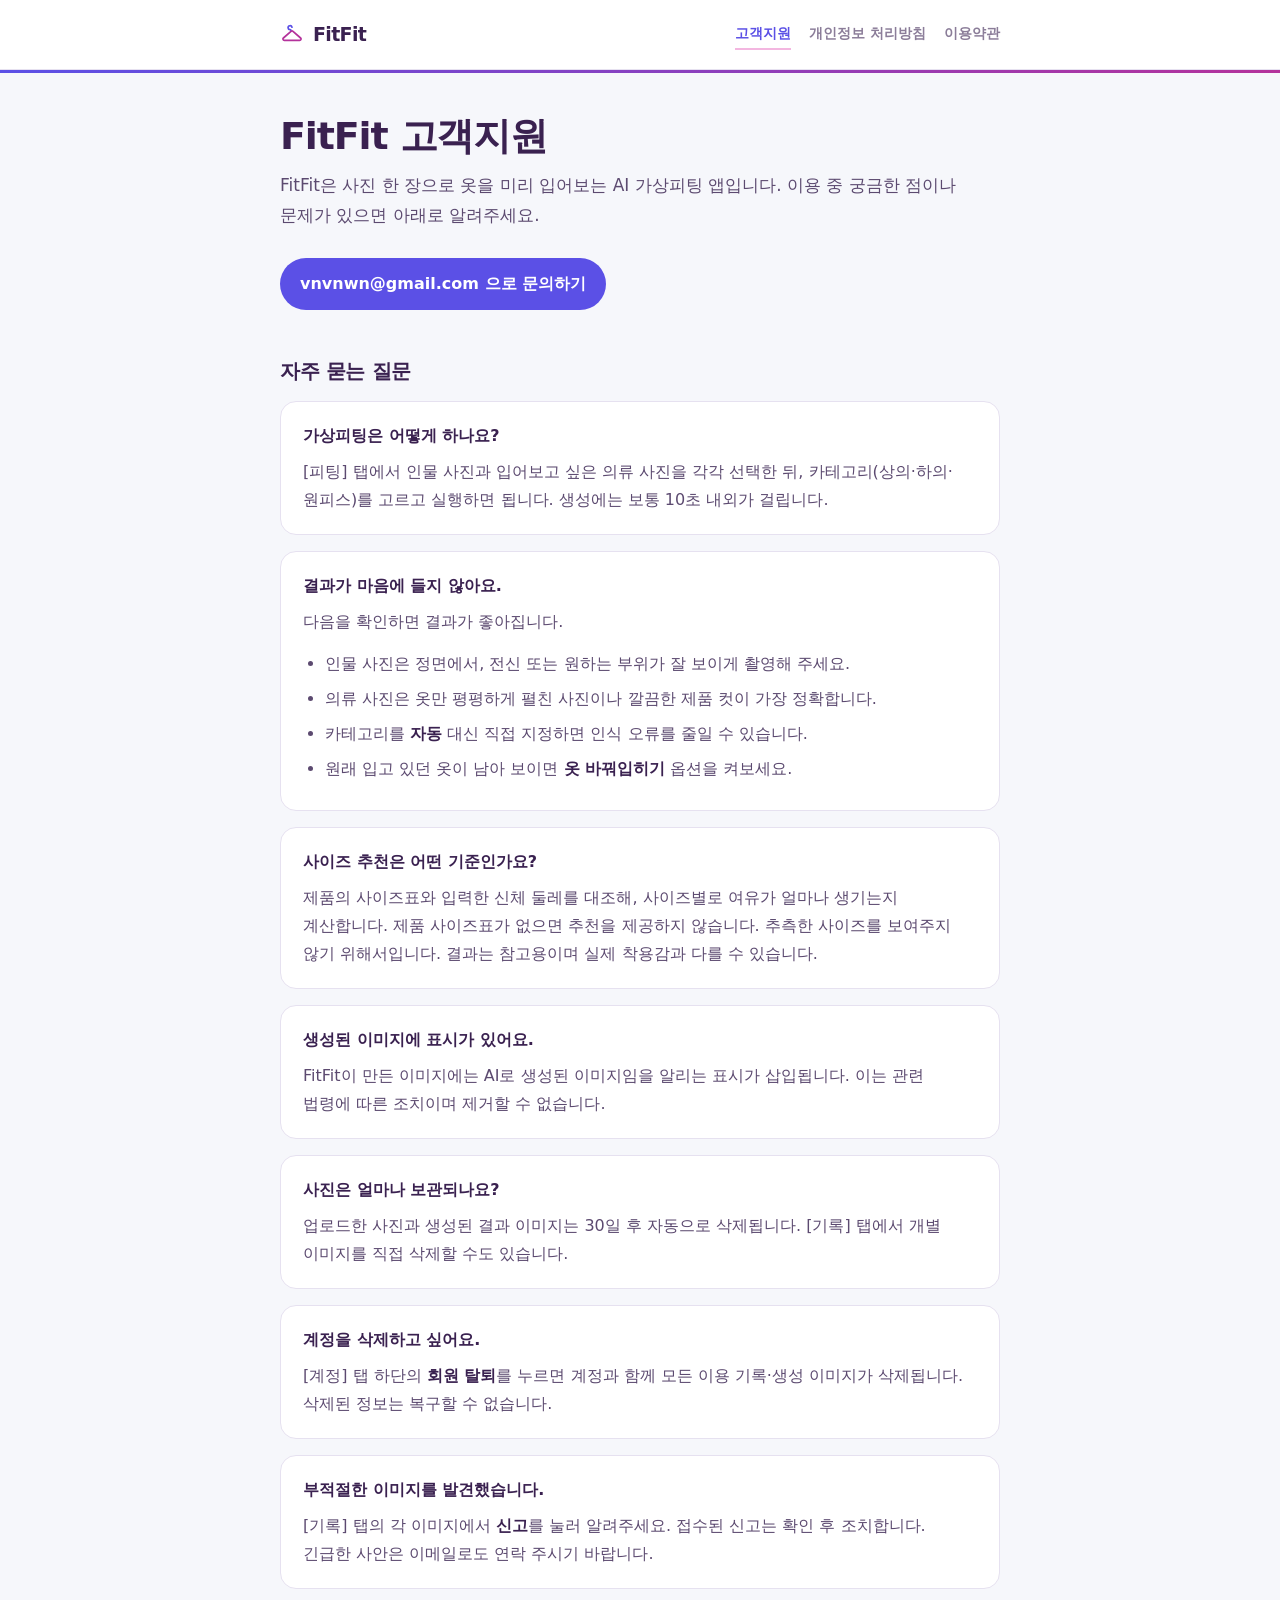
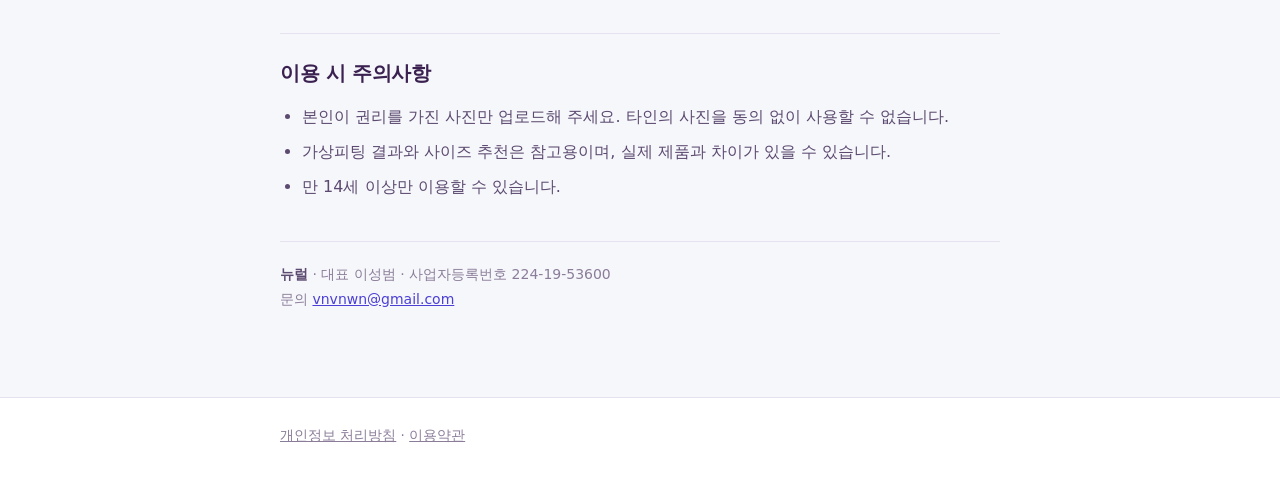
==== index.html @ d9c51145 "FitFit 지원 페이지: 개인정보처리방침, 이용약관, 고객지원" ====
<!DOCTYPE html>
<html lang="ko">
<head>
<meta charset="utf-8">
<meta name="viewport" content="width=device-width, initial-scale=1">
<title>FitFit 고객지원</title>
<meta name="description" content="FitFit - AI 가상피팅 앱의 고객지원, 이용약관, 개인정보 처리방침 안내">
<link rel="stylesheet" href="style.css">
</head>
<body>

<header class="site-header">
  <div class="inner">
    <a class="wordmark" href="index.html">
      <svg width="24" height="24" viewBox="0 0 24 24" fill="none" aria-hidden="true">
        <path d="M12 4.2a2 2 0 1 0-1.9 2.5c.7 0 .9.4.9.9v.6" stroke="#5b50e6" stroke-width="1.7" stroke-linecap="round"/>
        <path d="M11 8.3 3.4 15c-.9.8-.4 2.3.9 2.3h15.4c1.3 0 1.8-1.5.9-2.3L13 8.3a1.5 1.5 0 0 0-2 0Z" stroke="#b4329b" stroke-width="1.7" stroke-linejoin="round"/>
      </svg>
      FitFit
    </a>
    <nav class="site-nav">
      <a href="index.html" aria-current="page">고객지원</a>
      <a href="privacy/">개인정보 처리방침</a>
      <a href="terms/">이용약관</a>
    </nav>
  </div>
</header>
<hr class="rule">

<main>
  <h1 class="doc-title">FitFit 고객지원</h1>
  <p class="lede">
    FitFit은 사진 한 장으로 옷을 미리 입어보는 AI 가상피팅 앱입니다.
    이용 중 궁금한 점이나 문제가 있으면 아래로 알려주세요.
  </p>

  <p><a class="contact" href="mailto:vnvnwn@gmail.com">vnvnwn@gmail.com 으로 문의하기</a></p>

  <h2>자주 묻는 질문</h2>

  <div class="card">
    <h3>가상피팅은 어떻게 하나요?</h3>
    <p>
      [피팅] 탭에서 인물 사진과 입어보고 싶은 의류 사진을 각각 선택한 뒤,
      카테고리(상의·하의·원피스)를 고르고 실행하면 됩니다. 생성에는 보통 10초 내외가 걸립니다.
    </p>
  </div>

  <div class="card">
    <h3>결과가 마음에 들지 않아요.</h3>
    <p>다음을 확인하면 결과가 좋아집니다.</p>
    <ul>
      <li>인물 사진은 정면에서, 전신 또는 원하는 부위가 잘 보이게 촬영해 주세요.</li>
      <li>의류 사진은 옷만 평평하게 펼친 사진이나 깔끔한 제품 컷이 가장 정확합니다.</li>
      <li>카테고리를 <strong>자동</strong> 대신 직접 지정하면 인식 오류를 줄일 수 있습니다.</li>
      <li>원래 입고 있던 옷이 남아 보이면 <strong>옷 바꿔입히기</strong> 옵션을 켜보세요.</li>
    </ul>
  </div>

  <div class="card">
    <h3>사이즈 추천은 어떤 기준인가요?</h3>
    <p>
      제품의 사이즈표와 입력한 신체 둘레를 대조해, 사이즈별로 여유가 얼마나 생기는지 계산합니다.
      제품 사이즈표가 없으면 추천을 제공하지 않습니다. 추측한 사이즈를 보여주지 않기 위해서입니다.
      결과는 참고용이며 실제 착용감과 다를 수 있습니다.
    </p>
  </div>

  <div class="card">
    <h3>생성된 이미지에 표시가 있어요.</h3>
    <p>
      FitFit이 만든 이미지에는 AI로 생성된 이미지임을 알리는 표시가 삽입됩니다.
      이는 관련 법령에 따른 조치이며 제거할 수 없습니다.
    </p>
  </div>

  <div class="card">
    <h3>사진은 얼마나 보관되나요?</h3>
    <p>
      업로드한 사진과 생성된 결과 이미지는 30일 후 자동으로 삭제됩니다.
      [기록] 탭에서 개별 이미지를 직접 삭제할 수도 있습니다.
    </p>
  </div>

  <div class="card">
    <h3>계정을 삭제하고 싶어요.</h3>
    <p>
      [계정] 탭 하단의 <strong>회원 탈퇴</strong>를 누르면 계정과 함께
      모든 이용 기록·생성 이미지가 삭제됩니다. 삭제된 정보는 복구할 수 없습니다.
    </p>
  </div>

  <div class="card">
    <h3>부적절한 이미지를 발견했습니다.</h3>
    <p>
      [기록] 탭의 각 이미지에서 <strong>신고</strong>를 눌러 알려주세요.
      접수된 신고는 확인 후 조치합니다. 긴급한 사안은 이메일로도 연락 주시기 바랍니다.
    </p>
  </div>

  <h2>이용 시 주의사항</h2>
  <ul>
    <li>본인이 권리를 가진 사진만 업로드해 주세요. 타인의 사진을 동의 없이 사용할 수 없습니다.</li>
    <li>가상피팅 결과와 사이즈 추천은 참고용이며, 실제 제품과 차이가 있을 수 있습니다.</li>
    <li>만 14세 이상만 이용할 수 있습니다.</li>
  </ul>

  <div class="biz">
    <p>
      <strong>뉴럴</strong> · 대표 이성범 · 사업자등록번호 224-19-53600<br>
      문의 <a href="mailto:vnvnwn@gmail.com">vnvnwn@gmail.com</a>
    </p>
  </div>
</main>

<footer>
  <div class="inner">
    <p><a href="privacy/">개인정보 처리방침</a> · <a href="terms/">이용약관</a></p>
  </div>
</footer>

</body>
</html>
---- style.css ----
/* FitFit legal & support pages.
   Palette and shapes are lifted from the app itself (deep plum headings,
   violet-to-pink accent, soft lilac surfaces). */

:root {
  --ink: #3a2150;
  --ink-soft: #5c4a70;
  --muted: #8b7d99;
  --violet: #5b50e6;
  --violet-deep: #4b3fd6;
  --pink: #b4329b;
  --pink-soft: #f3b6e0;
  --bg: #f6f7fb;
  --surface: #ffffff;
  --surface-2: #f3f0fa;
  --border: #e6e1f0;
  --radius: 16px;
  --font: -apple-system, BlinkMacSystemFont, "Apple SD Gothic Neo", Pretendard,
    "Noto Sans KR", "Malgun Gothic", system-ui, sans-serif;
}

* { box-sizing: border-box; }
html { -webkit-text-size-adjust: 100%; }

body {
  margin: 0;
  background: var(--bg);
  color: var(--ink-soft);
  font-family: var(--font);
  font-size: 16px;
  line-height: 1.75;
  word-break: keep-all;
  overflow-wrap: anywhere;
}

.site-header { background: var(--surface); border-bottom: 1px solid var(--border); }
.site-header .inner {
  max-width: 760px; margin: 0 auto; padding: 18px 20px;
  display: flex; align-items: center; justify-content: space-between;
  gap: 16px; flex-wrap: wrap;
}
.wordmark {
  display: inline-flex; align-items: center; gap: 9px; text-decoration: none;
  color: var(--ink); font-weight: 800; font-size: 19px; letter-spacing: -0.035em;
}
.wordmark svg { display: block; }
.site-nav { display: flex; gap: 18px; font-size: 14px; }
.site-nav a {
  color: var(--muted); text-decoration: none; font-weight: 600;
  padding: 2px 0; border-bottom: 2px solid transparent;
}
.site-nav a:hover, .site-nav a:focus-visible { color: var(--violet); }
.site-nav a[aria-current="page"] { color: var(--violet); border-bottom-color: var(--pink-soft); }

.rule { height: 3px; border: 0; margin: 0; background: linear-gradient(90deg, var(--violet), var(--pink)); }

main { max-width: 760px; margin: 0 auto; padding: 40px 20px 72px; }

.doc-title {
  color: var(--ink); font-size: clamp(28px, 6vw, 38px); line-height: 1.25;
  letter-spacing: -0.03em; font-weight: 800; margin: 0 0 10px;
}
.doc-meta { color: var(--muted); font-size: 14px; margin: 0 0 34px; }

h2 {
  color: var(--ink); font-size: 20px; letter-spacing: -0.02em; font-weight: 800;
  margin: 44px 0 12px; padding-top: 22px; border-top: 1px solid var(--border);
}
h2:first-of-type { border-top: 0; padding-top: 0; }
h3 { color: var(--ink); font-size: 16px; font-weight: 700; margin: 26px 0 8px; }
p { margin: 0 0 14px; }
ul, ol { margin: 0 0 16px; padding-left: 22px; }
li { margin-bottom: 7px; }
strong { color: var(--ink); font-weight: 700; }
a { color: var(--violet-deep); }
code {
  background: var(--surface-2); border: 1px solid var(--border); border-radius: 6px;
  padding: 1px 6px; font-size: 0.9em; word-break: break-all;
}

blockquote {
  margin: 18px 0; padding: 14px 16px; background: var(--surface-2);
  border-left: 3px solid var(--pink-soft); border-radius: 0 12px 12px 0; font-size: 15px;
}
blockquote p:last-child { margin-bottom: 0; }

.scroll {
  overflow-x: auto; margin: 0 0 18px; border: 1px solid var(--border);
  border-radius: var(--radius); background: var(--surface);
}
table { border-collapse: collapse; width: 100%; min-width: 420px; font-size: 14.5px; }
th, td { text-align: left; padding: 11px 14px; border-bottom: 1px solid var(--border); vertical-align: top; }
th { background: var(--surface-2); color: var(--ink); font-weight: 700; white-space: nowrap; }
tr:last-child td { border-bottom: 0; }

.lede { font-size: 17px; color: var(--ink-soft); margin-bottom: 28px; }
.card {
  background: var(--surface); border: 1px solid var(--border); border-radius: var(--radius);
  padding: 20px 22px; margin-bottom: 16px;
}
.card h3 { margin-top: 0; }
.card p:last-child, .card ul:last-child { margin-bottom: 0; }
.contact {
  display: inline-flex; align-items: center; gap: 8px; background: var(--violet);
  color: #fff; text-decoration: none; font-weight: 700; padding: 12px 20px; border-radius: 999px;
}
.contact:hover, .contact:focus-visible { background: var(--violet-deep); }

.biz {
  margin-top: 40px; padding-top: 20px; border-top: 1px solid var(--border);
  color: var(--muted); font-size: 14px;
}
.biz strong { color: var(--ink-soft); }

footer { border-top: 1px solid var(--border); background: var(--surface); }
footer .inner { max-width: 760px; margin: 0 auto; padding: 26px 20px 40px; color: var(--muted); font-size: 13.5px; }
footer a { color: var(--muted); }

:focus-visible { outline: 2px solid var(--violet); outline-offset: 3px; border-radius: 4px; }
@media (prefers-reduced-motion: reduce) { * { animation: none !important; transition: none !important; } }
@media (max-width: 520px) {
  body { font-size: 15.5px; }
  main { padding: 30px 16px 56px; }
  .site-header .inner { padding: 14px 16px; }
}
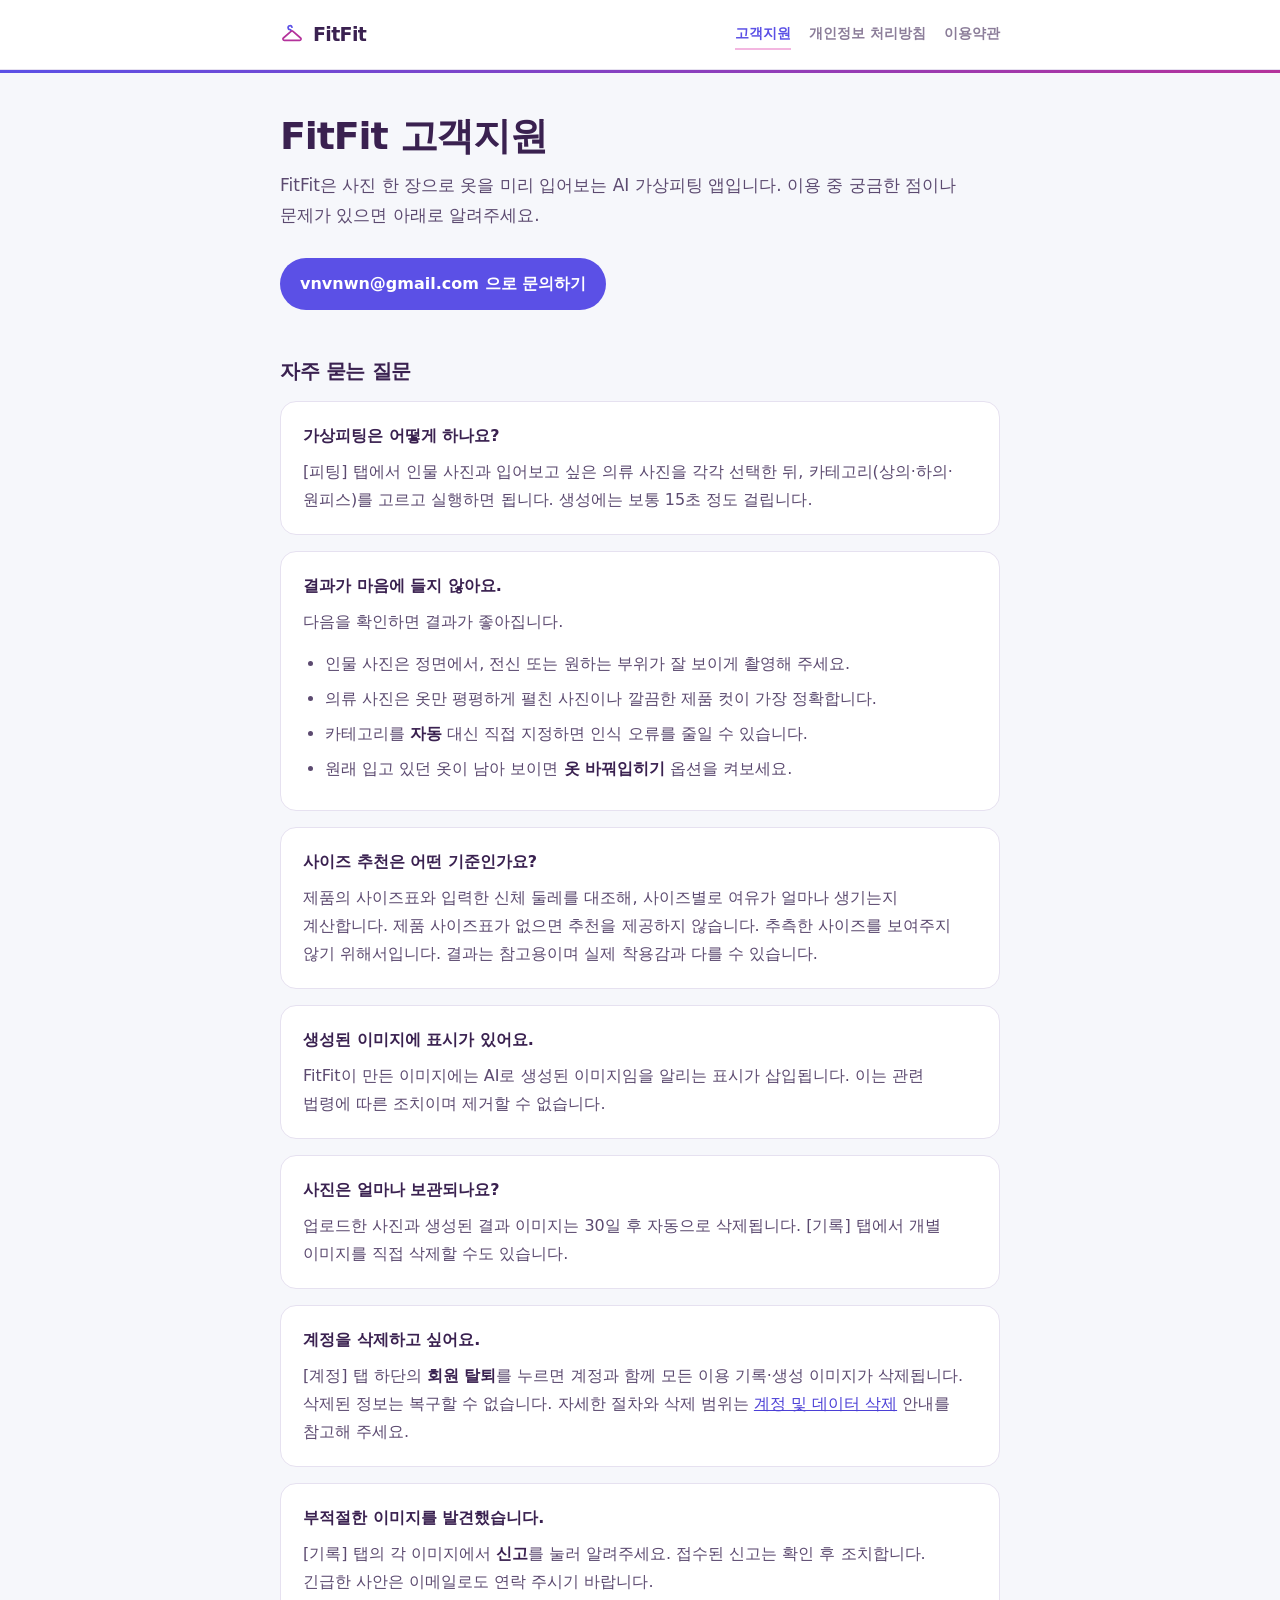
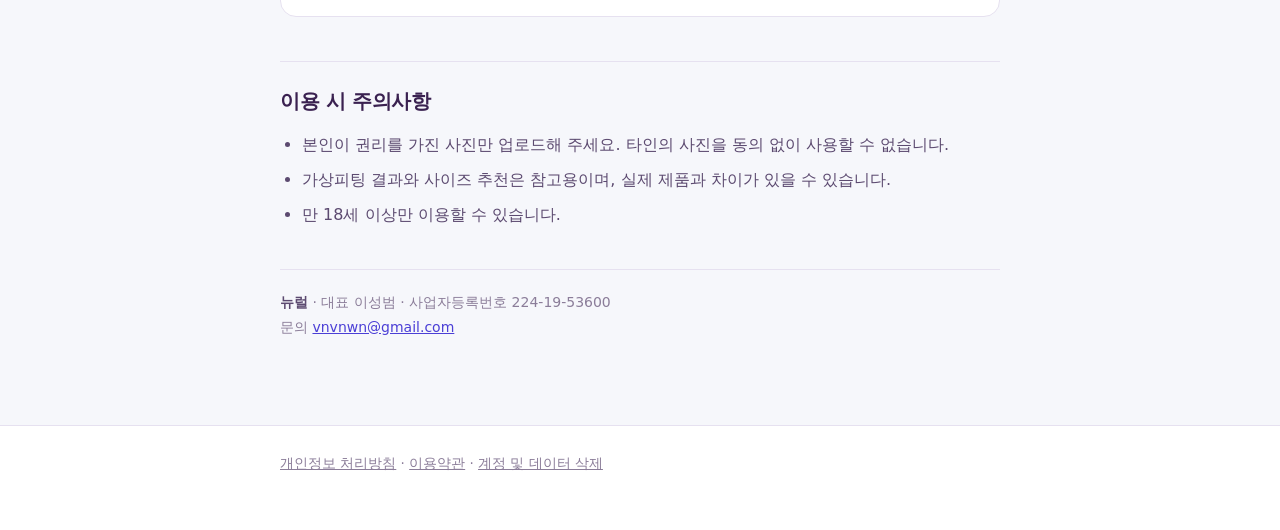
==== commit ea47700e: "문서 간 불일치 정리: 연령 18세 통일, 삭제 안내 보완" ====
--- a/index.html
+++ b/index.html
@@ -42,7 +42,7 @@
     <h3>가상피팅은 어떻게 하나요?</h3>
     <p>
       [피팅] 탭에서 인물 사진과 입어보고 싶은 의류 사진을 각각 선택한 뒤,
-      카테고리(상의·하의·원피스)를 고르고 실행하면 됩니다. 생성에는 보통 10초 내외가 걸립니다.
+      카테고리(상의·하의·원피스)를 고르고 실행하면 됩니다. 생성에는 보통 15초 정도 걸립니다.
     </p>
   </div>
 
@@ -87,6 +87,7 @@
     <p>
       [계정] 탭 하단의 <strong>회원 탈퇴</strong>를 누르면 계정과 함께
       모든 이용 기록·생성 이미지가 삭제됩니다. 삭제된 정보는 복구할 수 없습니다.
+      자세한 절차와 삭제 범위는 <a href="delete-account/">계정 및 데이터 삭제</a> 안내를 참고해 주세요.
     </p>
   </div>
 
@@ -102,7 +103,7 @@
   <ul>
     <li>본인이 권리를 가진 사진만 업로드해 주세요. 타인의 사진을 동의 없이 사용할 수 없습니다.</li>
     <li>가상피팅 결과와 사이즈 추천은 참고용이며, 실제 제품과 차이가 있을 수 있습니다.</li>
-    <li>만 14세 이상만 이용할 수 있습니다.</li>
+    <li>만 18세 이상만 이용할 수 있습니다.</li>
   </ul>
 
   <div class="biz">
@@ -115,7 +116,7 @@
 
 <footer>
   <div class="inner">
-    <p><a href="privacy/">개인정보 처리방침</a> · <a href="terms/">이용약관</a></p>
+    <p><a href="privacy/">개인정보 처리방침</a> · <a href="terms/">이용약관</a> · <a href="delete-account/">계정 및 데이터 삭제</a></p>
   </div>
 </footer>
 
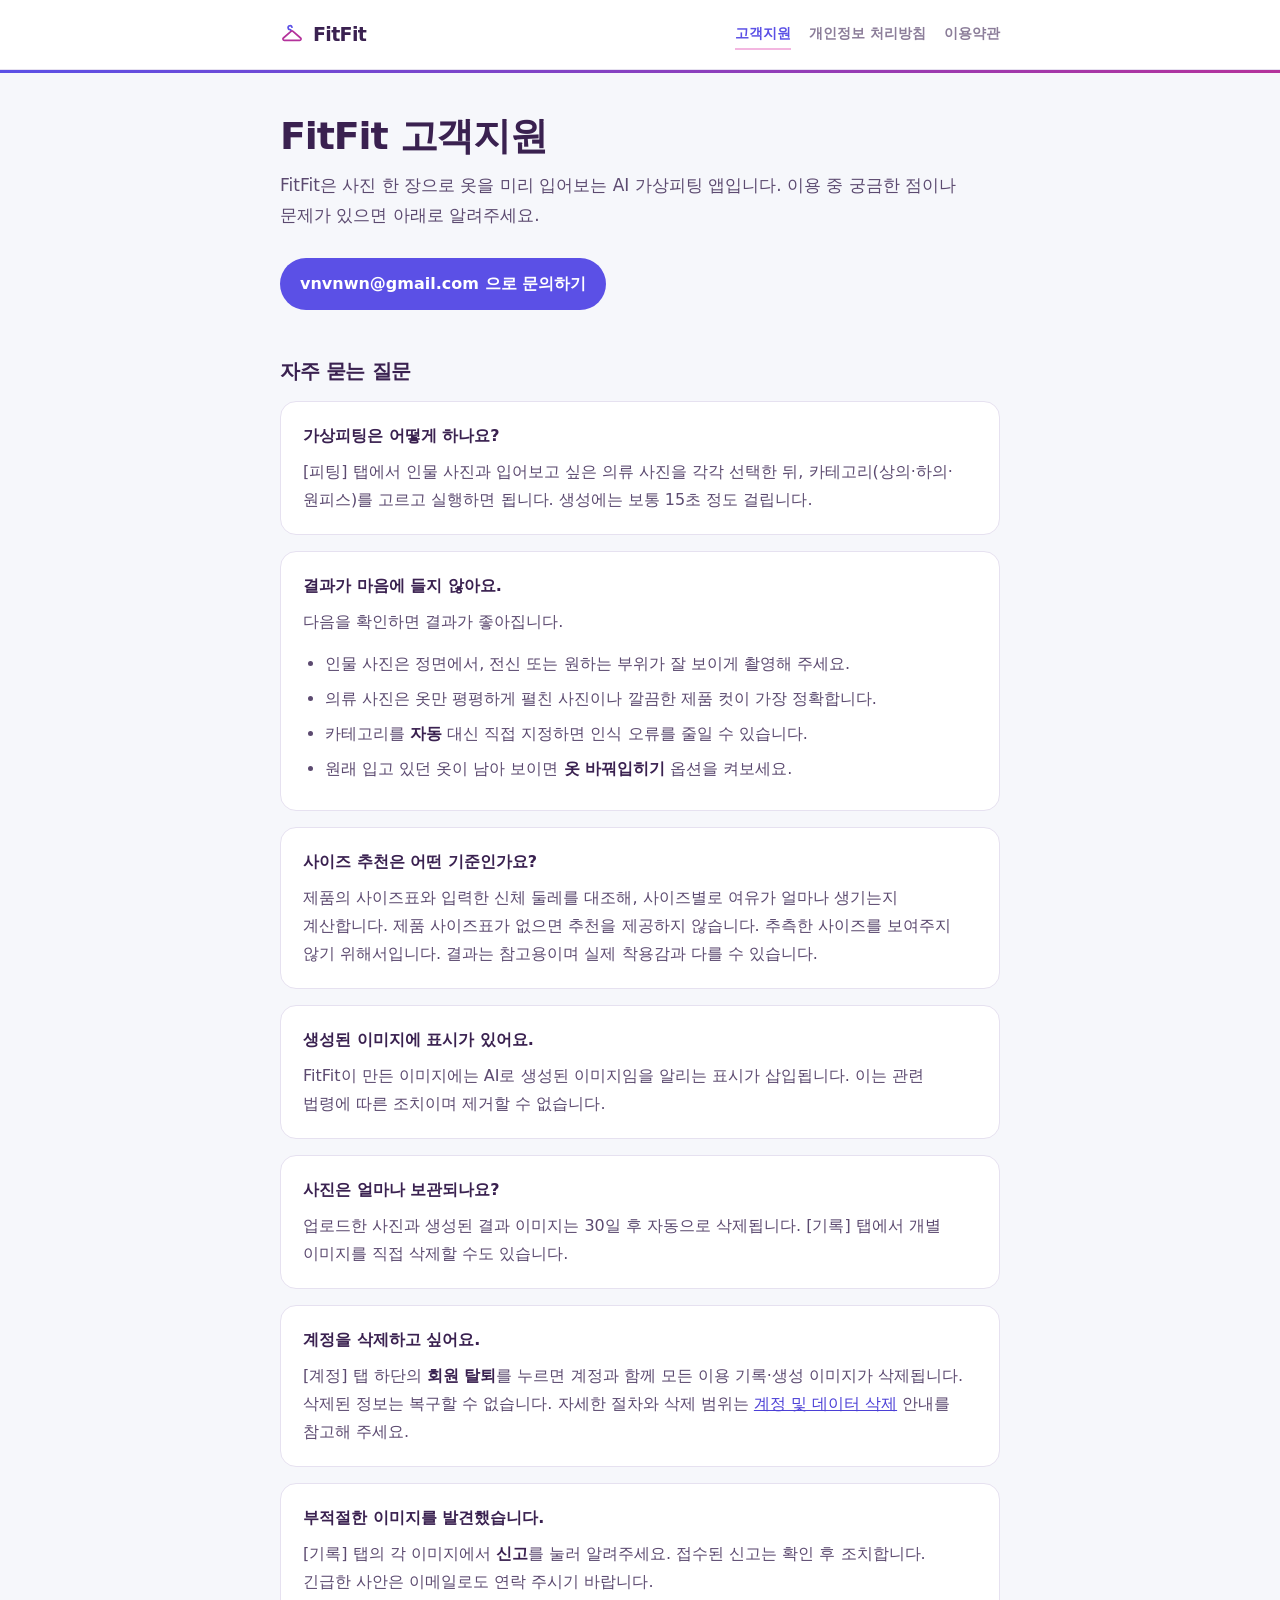
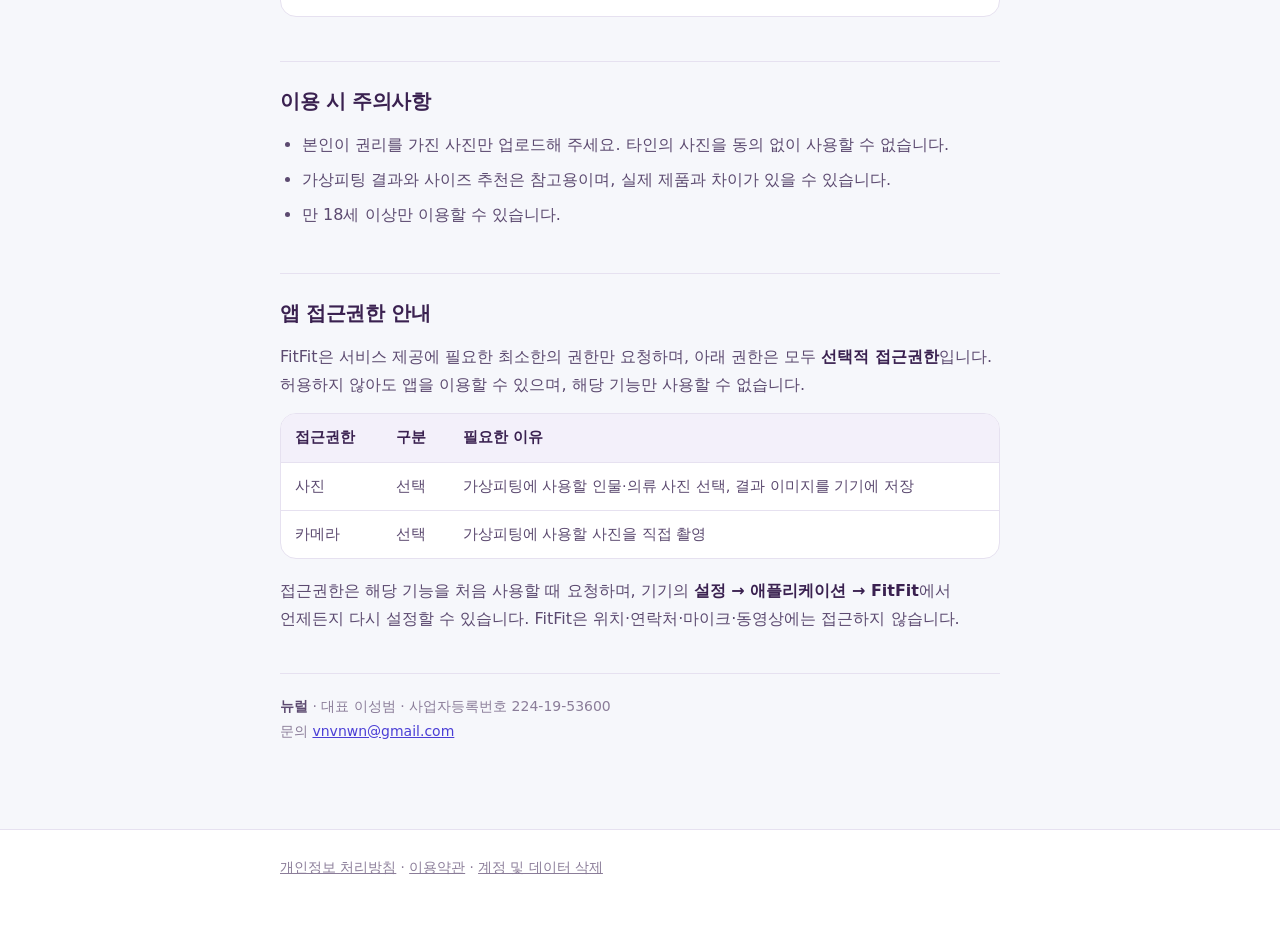
==== commit 2b8fe5ee: "앱 접근권한 안내 추가" ====
--- a/index.html
+++ b/index.html
@@ -106,6 +106,27 @@
     <li>만 18세 이상만 이용할 수 있습니다.</li>
   </ul>
 
+  <h2>앱 접근권한 안내</h2>
+  <p>
+    FitFit은 서비스 제공에 필요한 최소한의 권한만 요청하며, 아래 권한은 모두
+    <strong>선택적 접근권한</strong>입니다. 허용하지 않아도 앱을 이용할 수 있으며,
+    해당 기능만 사용할 수 없습니다.
+  </p>
+  <div class="scroll">
+    <table>
+      <thead><tr><th>접근권한</th><th>구분</th><th>필요한 이유</th></tr></thead>
+      <tbody>
+        <tr><td>사진</td><td>선택</td><td>가상피팅에 사용할 인물·의류 사진 선택, 결과 이미지를 기기에 저장</td></tr>
+        <tr><td>카메라</td><td>선택</td><td>가상피팅에 사용할 사진을 직접 촬영</td></tr>
+      </tbody>
+    </table>
+  </div>
+  <p>
+    접근권한은 해당 기능을 처음 사용할 때 요청하며, 기기의
+    <strong>설정 → 애플리케이션 → FitFit</strong>에서 언제든지 다시 설정할 수 있습니다.
+    FitFit은 위치·연락처·마이크·동영상에는 접근하지 않습니다.
+  </p>
+
   <div class="biz">
     <p>
       <strong>뉴럴</strong> · 대표 이성범 · 사업자등록번호 224-19-53600<br>
